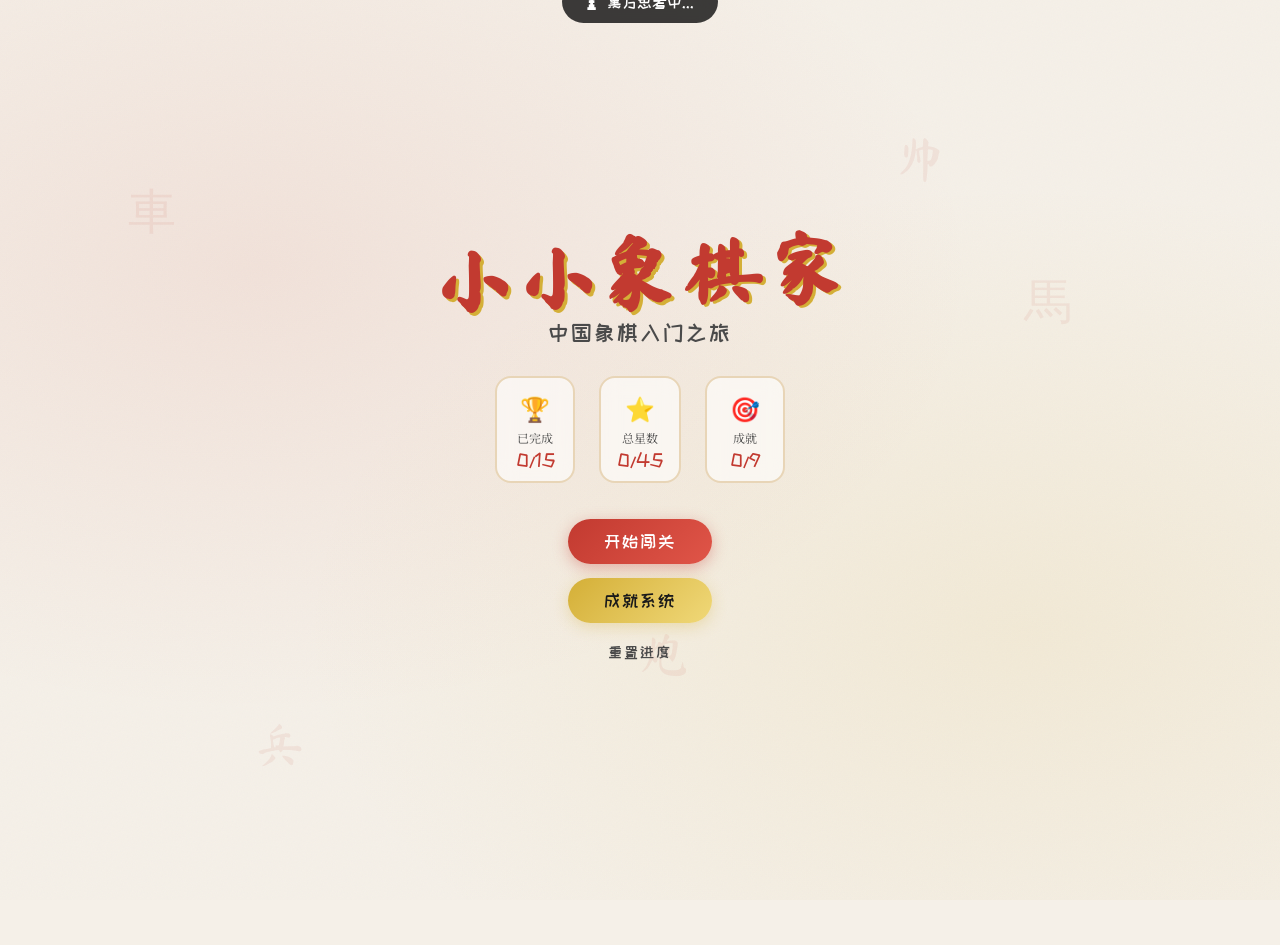
==== index.html @ 44c956a7 "feat(ui): add AI thinking indicator, illegal move bubbles, check warning" ====
<!DOCTYPE html>
<html lang="zh-CN">
<head>
  <meta charset="UTF-8">
  <meta name="viewport" content="width=device-width, initial-scale=1.0">
  <title>小小象棋家 - 中国象棋入门</title>
  <link rel="preconnect" href="https://fonts.googleapis.com">
  <link rel="preconnect" href="https://fonts.gstatic.com" crossorigin>
  <link href="https://fonts.googleapis.com/css2?family=Ma+Shan+Zheng&family=Noto+Serif+SC:wght@400;700&family=ZCOOL+KuaiLe&display=swap" rel="stylesheet">
  <link rel="stylesheet" href="css/style.css">
</head>
<body>
  <!-- Main Menu -->
  <div id="menu-screen" class="screen active">
    <div class="menu-bg"></div>
    <div class="menu-content">
      <h1 class="game-title">小小象棋家</h1>
      <p class="game-subtitle">中国象棋入门之旅</p>
      <div class="menu-stats">
        <div class="stat-item">
          <span class="stat-icon">🏆</span>
          <span class="stat-label">已完成</span>
          <span id="menu-completed" class="stat-value">0/15</span>
        </div>
        <div class="stat-item">
          <span class="stat-icon">⭐</span>
          <span class="stat-label">总星数</span>
          <span id="menu-stars" class="stat-value">0/45</span>
        </div>
        <div class="stat-item">
          <span class="stat-icon">🎯</span>
          <span class="stat-label">成就</span>
          <span id="menu-achievements" class="stat-value">0/9</span>
        </div>
      </div>
      <div class="menu-buttons">
        <button id="btn-start" class="btn btn-primary">开始闯关</button>
        <button id="btn-achievements" class="btn btn-secondary">成就系统</button>
        <button id="btn-reset" class="btn btn-text">重置进度</button>
      </div>
    </div>
    <div class="floating-pieces">
      <span class="float-piece" style="--delay:0s;--x:10vw;--y:20vh">車</span>
      <span class="float-piece" style="--delay:2s;--x:80vw;--y:30vh">馬</span>
      <span class="float-piece" style="--delay:4s;--x:50vw;--y:70vh">炮</span>
      <span class="float-piece" style="--delay:1s;--x:20vw;--y:80vh">兵</span>
      <span class="float-piece" style="--delay:3s;--x:70vw;--y:15vh">帅</span>
    </div>
  </div>

  <!-- Level Map -->
  <div id="map-screen" class="screen">
    <div class="map-header">
      <button id="btn-map-back" class="btn-back">◀ 返回</button>
      <h2 class="map-title">闯关地图</h2>
    </div>
    <div class="map-scroll">
      <div id="level-map" class="level-map"></div>
    </div>
  </div>

  <!-- Game Screen -->
  <div id="game-screen" class="screen">
    <div class="game-header">
      <button id="btn-game-back" class="btn-back">◀ 返回</button>
      <div class="game-info">
        <span id="level-name" class="level-name">关卡名称</span>
        <div class="stars-display" id="stars-display">
          <span class="star empty">★</span>
          <span class="star empty">★</span>
          <span class="star empty">★</span>
        </div>
      </div>
      <div class="game-stats-bar">
        <span id="step-counter">步数: 0</span>
        <span id="timer">00:00</span>
        <button id="btn-hint" class="btn-hint">💡 提示</button>
        <button id="btn-restart" class="btn-restart">↺ 重开</button>
        <button id="btn-undo" class="btn-undo">↩ 悔棋</button>
      </div>
    </div>
    <div class="game-main">
      <div class="board-area">
        <div id="chess-board" class="chess-board"></div>
        <div class="board-labels">
          <span class="river-label">楚 河</span>
          <span class="river-label">汉 界</span>
        </div>
      </div>
      <div class="side-panel">
        <div class="panel-card objective-card">
          <h3>🎯 任务目标</h3>
          <p id="objective-text"></p>
        </div>
        <div class="panel-card desc-card">
          <h3>📖 知识讲解</h3>
          <p id="level-desc"></p>
        </div>
        <div class="panel-card history-card">
          <h3>📝 走棋记录</h3>
          <div id="move-history" class="move-list"></div>
        </div>
      </div>
    </div>
  </div>

  <!-- Achievements Screen -->
  <div id="achievements-screen" class="screen">
    <div class="achievements-header">
      <button id="btn-ach-back" class="btn-back">◀ 返回</button>
      <h2 class="achievements-title">🏅 成就殿堂</h2>
    </div>
    <div id="achievements-grid" class="achievements-grid"></div>
  </div>

  <!-- Victory Modal -->
  <div id="victory-modal" class="modal">
    <div class="modal-content victory-content">
      <div class="victory-emoji">🎉</div>
      <h2 class="victory-title">闯关成功！</h2>
      <div class="victory-stars" id="victory-stars">
        <span class="star big">★</span>
        <span class="star big">★</span>
        <span class="star big">★</span>
      </div>
      <p id="victory-stats" class="victory-stats"></p>
      <div class="victory-buttons">
        <button id="btn-replay" class="btn btn-secondary">再玩一次</button>
        <button id="btn-next-level" class="btn btn-primary">下一关</button>
      </div>
    </div>
    <canvas id="confetti-canvas"></canvas>
  </div>

  <!-- Hint Modal -->
  <div id="hint-modal" class="modal">
    <div class="modal-content hint-content">
      <h3>💡 提示</h3>
      <p id="hint-text"></p>
      <button id="btn-hint-close" class="btn btn-primary">知道了</button>
    </div>
  </div>

  <!-- AI Thinking Indicator -->
  <div id="ai-thinking" class="ai-thinking">
    <span class="ai-icon">♟</span>
    <span>黑方思考中...</span>
  </div>

  <!-- Illegal Move Hint Bubble -->
  <div id="hint-bubble" class="hint-bubble">
    <span class="hint-bubble-icon">❌</span>
    <span id="hint-bubble-text"></span>
  </div>

  <!-- Check Warning Overlay -->
  <div id="check-warning" class="check-warning"></div>

  <!-- Toast -->
  <div id="toast" class="toast"></div>

  <script src="js/chess-engine.js"></script>
  <script src="js/levels.js"></script>
  <script src="js/app.js"></script>
</body>
</html>
---- css/style.css ----
/* ===== RESET & BASE ===== */
* {
  margin: 0;
  padding: 0;
  box-sizing: border-box;
}

:root {
  --bg-paper: #F5F0E8;
  --bg-paper-dark: #EBE4D6;
  --wood-light: #E8D5B7;
  --wood-dark: #D4A76A;
  --cinnabar: #C23A30;
  --cinnabar-light: #E05548;
  --gold: #D4AF37;
  --gold-light: #F0D878;
  --ink: #1A1A1A;
  --ink-light: #4A4A4A;
  --green-felt: #5B8C5A;
  --shadow: rgba(26, 26, 26, 0.15);
  --radius: 16px;
  --radius-sm: 8px;
  --transition: all 0.3s cubic-bezier(0.4, 0, 0.2, 1);
}

body {
  font-family: 'Noto Serif SC', serif;
  background: var(--bg-paper);
  color: var(--ink);
  overflow-x: hidden;
  min-height: 100vh;
}

/* ===== SCREEN SYSTEM ===== */
.screen {
  display: none;
  min-height: 100vh;
  width: 100%;
  animation: fadeIn 0.5s ease;
}

.screen.active {
  display: flex;
  flex-direction: column;
}

@keyframes fadeIn {
  from { opacity: 0; transform: translateY(20px); }
  to { opacity: 1; transform: translateY(0); }
}

/* ===== MENU SCREEN ===== */
#menu-screen {
  position: relative;
  align-items: center;
  justify-content: center;
  overflow: hidden;
}

.menu-bg {
  position: absolute;
  inset: 0;
  background:
    radial-gradient(ellipse at 20% 30%, rgba(196, 58, 48, 0.08) 0%, transparent 50%),
    radial-gradient(ellipse at 80% 70%, rgba(212, 175, 55, 0.1) 0%, transparent 50%),
    url("data:image/svg+xml,%3Csvg width='100' height='100' viewBox='0 0 100 100' xmlns='http://www.w3.org/2000/svg'%3E%3Cfilter id='noise'%3E%3CfeTurbulence type='fractalNoise' baseFrequency='0.8' numOctaves='4' stitchTiles='stitch'/%3E%3C/filter%3E%3Crect width='100%25' height='100%25' filter='url(%23noise)' opacity='0.03'/%3E%3C/svg%3E");
  z-index: 0;
}

.menu-content {
  position: relative;
  z-index: 2;
  text-align: center;
  padding: 40px 20px;
  max-width: 480px;
  width: 100%;
}

.game-title {
  font-family: 'Ma Shan Zheng', cursive;
  font-size: clamp(3rem, 8vw, 5rem);
  color: var(--cinnabar);
  text-shadow: 3px 3px 0 var(--gold);
  margin-bottom: 8px;
  letter-spacing: 4px;
  transform: rotate(-2deg);
}

.game-subtitle {
  font-family: 'ZCOOL KuaiLe', cursive;
  font-size: clamp(1rem, 3vw, 1.4rem);
  color: var(--ink-light);
  margin-bottom: 32px;
  letter-spacing: 2px;
}

.menu-stats {
  display: flex;
  justify-content: center;
  gap: 24px;
  margin-bottom: 36px;
}

.stat-item {
  display: flex;
  flex-direction: column;
  align-items: center;
  gap: 4px;
  background: rgba(255, 255, 255, 0.6);
  backdrop-filter: blur(10px);
  padding: 12px 16px;
  border-radius: var(--radius);
  border: 2px solid var(--wood-light);
  min-width: 80px;
}

.stat-icon {
  font-size: 1.5rem;
}

.stat-label {
  font-size: 0.75rem;
  color: var(--ink-light);
}

.stat-value {
  font-family: 'ZCOOL KuaiLe', cursive;
  font-size: 1.2rem;
  color: var(--cinnabar);
}

.menu-buttons {
  display: flex;
  flex-direction: column;
  gap: 14px;
  align-items: center;
}

/* ===== BUTTONS ===== */
.btn {
  font-family: 'ZCOOL KuaiLe', cursive;
  font-size: 1.1rem;
  padding: 14px 36px;
  border: none;
  border-radius: 50px;
  cursor: pointer;
  transition: var(--transition);
  letter-spacing: 2px;
  position: relative;
  overflow: hidden;
}

.btn-primary {
  background: linear-gradient(135deg, var(--cinnabar), var(--cinnabar-light));
  color: white;
  box-shadow: 0 4px 15px rgba(196, 58, 48, 0.35);
}

.btn-primary:hover {
  transform: translateY(-2px) scale(1.03);
  box-shadow: 0 6px 20px rgba(196, 58, 48, 0.45);
}

.btn-secondary {
  background: linear-gradient(135deg, var(--gold), var(--gold-light));
  color: var(--ink);
  box-shadow: 0 4px 15px rgba(212, 175, 55, 0.3);
}

.btn-secondary:hover {
  transform: translateY(-2px) scale(1.03);
  box-shadow: 0 6px 20px rgba(212, 175, 55, 0.4);
}

.btn-text {
  background: transparent;
  color: var(--ink-light);
  font-size: 0.95rem;
  padding: 8px 20px;
}

.btn-text:hover {
  color: var(--cinnabar);
}

.btn-back {
  font-family: 'ZCOOL KuaiLe', cursive;
  background: rgba(255, 255, 255, 0.7);
  border: 2px solid var(--wood-light);
  padding: 8px 16px;
  border-radius: 50px;
  cursor: pointer;
  font-size: 0.9rem;
  transition: var(--transition);
  color: var(--ink);
}

.btn-back:hover {
  background: var(--wood-light);
}

.btn-hint, .btn-restart, .btn-undo {
  font-family: 'ZCOOL KuaiLe', cursive;
  background: rgba(255, 255, 255, 0.8);
  border: 2px solid var(--wood-light);
  padding: 6px 12px;
  border-radius: 50px;
  cursor: pointer;
  font-size: 0.85rem;
  transition: var(--transition);
}

.btn-hint:hover { background: #FFF8DC; border-color: var(--gold); }
.btn-restart:hover { background: #FFE4E1; border-color: var(--cinnabar-light); }
.btn-undo:hover { background: #E8F4E8; border-color: var(--green-felt); }

/* ===== FLOATING PIECES ===== */
.floating-pieces {
  position: absolute;
  inset: 0;
  pointer-events: none;
  z-index: 1;
}

.float-piece {
  position: absolute;
  left: var(--x);
  top: var(--y);
  font-family: 'Ma Shan Zheng', cursive;
  font-size: 3rem;
  color: rgba(196, 58, 48, 0.08);
  animation: float 8s ease-in-out infinite;
  animation-delay: var(--delay);
  user-select: none;
}

@keyframes float {
  0%, 100% { transform: translateY(0) rotate(0deg); }
  50% { transform: translateY(-30px) rotate(5deg); }
}

/* ===== MAP SCREEN ===== */
.map-header {
  display: flex;
  align-items: center;
  gap: 16px;
  padding: 20px;
  background: linear-gradient(to right, var(--bg-paper), var(--bg-paper-dark));
  border-bottom: 3px solid var(--wood-light);
}

.map-title {
  font-family: 'Ma Shan Zheng', cursive;
  font-size: 1.8rem;
  color: var(--cinnabar);
}

.map-scroll {
  flex: 1;
  overflow-y: auto;
  padding: 24px 20px;
}

.level-map {
  display: grid;
  grid-template-columns: repeat(auto-fill, minmax(140px, 1fr));
  gap: 20px;
  max-width: 800px;
  margin: 0 auto;
}

.level-card {
  background: white;
  border: 3px solid var(--wood-light);
  border-radius: var(--radius);
  padding: 16px 12px;
  text-align: center;
  cursor: pointer;
  transition: var(--transition);
  position: relative;
}

.level-card:hover:not(.locked) {
  transform: translateY(-4px) scale(1.02);
  border-color: var(--gold);
  box-shadow: 0 8px 24px var(--shadow);
}

.level-card.locked {
  opacity: 0.5;
  cursor: not-allowed;
  filter: grayscale(0.6);
}

.level-card.completed {
  border-color: var(--gold);
  background: linear-gradient(to bottom, #FFFBF0, white);
}

.level-num {
  font-family: 'ZCOOL KuaiLe', cursive;
  font-size: 1.4rem;
  color: var(--cinnabar);
  margin-bottom: 4px;
}

.level-card-name {
  font-size: 0.9rem;
  font-weight: 700;
  margin-bottom: 2px;
}

.level-card-sub {
  font-size: 0.75rem;
  color: var(--ink-light);
  margin-bottom: 8px;
}

.level-stars {
  font-size: 1.1rem;
  color: var(--gold);
}

.level-stars .empty {
  color: #ddd;
}

.lock-icon {
  font-size: 1.5rem;
  position: absolute;
  top: 50%;
  left: 50%;
  transform: translate(-50%, -50%);
}

/* ===== GAME SCREEN ===== */
.game-header {
  padding: 12px 20px;
  background: linear-gradient(to right, var(--bg-paper), var(--bg-paper-dark));
  border-bottom: 3px solid var(--wood-light);
  display: flex;
  flex-wrap: wrap;
  align-items: center;
  gap: 12px;
}

.game-info {
  flex: 1;
  min-width: 150px;
}

.level-name {
  font-family: 'Ma Shan Zheng', cursive;
  font-size: 1.4rem;
  color: var(--cinnabar);
  display: block;
}

.stars-display {
  font-size: 1.2rem;
  color: var(--gold);
}

.stars-display .empty {
  color: #ddd;
}

.game-stats-bar {
  display: flex;
  gap: 10px;
  align-items: center;
  flex-wrap: wrap;
}

.game-main {
  flex: 1;
  display: flex;
  gap: 24px;
  padding: 24px;
  justify-content: center;
  align-items: flex-start;
  flex-wrap: wrap;
}

.board-area {
  position: relative;
}

/* ===== CHESS BOARD ===== */
.chess-board {
  position: relative;
  width: 468px;
  height: 520px;
  border: 4px solid var(--wood-dark);
  border-radius: 4px;
  background: var(--wood-light);
  box-shadow: 0 8px 32px rgba(0,0,0,0.2);
  cursor: pointer;
}

.board-svg {
  position: absolute;
  left: 26px;
  top: 26px;
  width: 416px;
  height: 468px;
  pointer-events: none;
  z-index: 1;
}

/* ===== PIECES ===== */
.piece {
  position: absolute;
  width: 44px;
  height: 44px;
  border-radius: 50%;
  display: flex;
  align-items: center;
  justify-content: center;
  font-family: 'Ma Shan Zheng', cursive;
  font-size: 1.6rem;
  cursor: pointer;
  transition: transform 0.2s, box-shadow 0.2s;
  z-index: 10;
  user-select: none;
}

.piece.red {
  background: radial-gradient(circle at 30% 30%, #FF6B5B, var(--cinnabar));
  color: var(--gold-light);
  border: 2px solid #A02820;
  box-shadow: 0 3px 8px rgba(160, 40, 32, 0.4), inset 0 -2px 4px rgba(0,0,0,0.2);
}

.piece.black {
  background: radial-gradient(circle at 30% 30%, #4A4A4A, var(--ink));
  color: #C0C0C0;
  border: 2px solid #0A0A0A;
  box-shadow: 0 3px 8px rgba(0,0,0,0.4), inset 0 -2px 4px rgba(0,0,0,0.3);
}

.piece:hover {
  transform: scale(1.1);
  z-index: 20;
}

.piece.moving {
  animation: pieceMove 0.3s ease;
}

/* ===== INTERACTION OVERLAYS ===== */
.selection-ring {
  position: absolute;
  width: 48px;
  height: 48px;
  border: 2px solid var(--cinnabar);
  border-radius: 50%;
  animation: pulse 1.5s infinite;
  pointer-events: none;
  z-index: 15;
}

.legal-move-dot {
  position: absolute;
  width: 16px;
  height: 16px;
  background: var(--green-felt);
  border-radius: 50%;
  opacity: 0.6;
  pointer-events: none;
  z-index: 5;
}

.last-move-highlight {
  position: absolute;
  width: 44px;
  height: 44px;
  background: rgba(212, 175, 55, 0.25);
  border-radius: 50%;
  pointer-events: none;
  z-index: 4;
}

@keyframes pulse {
  0%, 100% { transform: scale(1); opacity: 1; }
  50% { transform: scale(1.05); opacity: 0.7; }
}

@keyframes pieceMove {
  0% { transform: scale(1); }
  50% { transform: scale(1.2) translateY(-8px); }
  100% { transform: scale(1); }
}

/* ===== RIVER ===== */
.board-labels {
  position: absolute;
  left: 50%;
  top: 260px;
  transform: translate(-50%, -50%);
  display: flex;
  gap: 40px;
  pointer-events: none;
  z-index: 5;
}

.river-label {
  font-family: 'Ma Shan Zheng', cursive;
  font-size: 1.6rem;
  color: rgba(139, 90, 43, 0.4);
  writing-mode: vertical-rl;
  text-orientation: upright;
  letter-spacing: 8px;
}

/* ===== SIDE PANEL ===== */
.side-panel {
  width: 300px;
  display: flex;
  flex-direction: column;
  gap: 16px;
}

.panel-card {
  background: white;
  border: 2px solid var(--wood-light);
  border-radius: var(--radius);
  padding: 16px;
  box-shadow: 0 4px 12px var(--shadow);
}

.panel-card h3 {
  font-family: 'ZCOOL KuaiLe', cursive;
  font-size: 1rem;
  color: var(--cinnabar);
  margin-bottom: 8px;
  padding-bottom: 8px;
  border-bottom: 2px dashed var(--wood-light);
}

.panel-card p {
  font-size: 0.9rem;
  line-height: 1.7;
  color: var(--ink-light);
}

.move-list {
  max-height: 150px;
  overflow-y: auto;
  font-size: 0.85rem;
  line-height: 1.8;
}

.move-list .move-item {
  padding: 2px 0;
  border-bottom: 1px solid #f0f0f0;
}

/* ===== MODALS ===== */
.modal {
  display: none;
  position: fixed;
  inset: 0;
  background: rgba(0,0,0,0.5);
  z-index: 1000;
  align-items: center;
  justify-content: center;
  animation: fadeIn 0.3s ease;
}

.modal.active {
  display: flex;
}

.modal-content {
  background: white;
  border-radius: var(--radius);
  padding: 32px;
  max-width: 420px;
  width: 90%;
  text-align: center;
  box-shadow: 0 20px 60px rgba(0,0,0,0.3);
  position: relative;
  z-index: 1001;
}

.victory-content {
  background: linear-gradient(to bottom, #FFFBF0, white);
  border: 3px solid var(--gold);
}

.victory-emoji {
  font-size: 4rem;
  animation: bounce 1s infinite;
}

@keyframes bounce {
  0%, 100% { transform: translateY(0); }
  50% { transform: translateY(-15px); }
}

.victory-title {
  font-family: 'Ma Shan Zheng', cursive;
  font-size: 2rem;
  color: var(--cinnabar);
  margin: 12px 0;
}

.victory-stars {
  margin: 16px 0;
}

.victory-stars .star {
  font-size: 2.5rem;
  color: var(--gold);
  display: inline-block;
  animation: starPop 0.5s ease backwards;
}

.victory-stars .star:nth-child(1) { animation-delay: 0.2s; }
.victory-stars .star:nth-child(2) { animation-delay: 0.4s; }
.victory-stars .star:nth-child(3) { animation-delay: 0.6s; }

@keyframes starPop {
  0% { transform: scale(0) rotate(-30deg); opacity: 0; }
  70% { transform: scale(1.3) rotate(10deg); }
  100% { transform: scale(1) rotate(0); opacity: 1; }
}

.victory-stats {
  color: var(--ink-light);
  margin-bottom: 20px;
}

.victory-buttons {
  display: flex;
  gap: 12px;
  justify-content: center;
}

.hint-content {
  border: 2px solid var(--gold);
}

.hint-content h3 {
  font-family: 'ZCOOL KuaiLe', cursive;
  color: var(--gold);
  margin-bottom: 12px;
}

#confetti-canvas {
  position: fixed;
  inset: 0;
  pointer-events: none;
  z-index: 1002;
}

/* ===== ACHIEVEMENTS ===== */
.achievements-header {
  display: flex;
  align-items: center;
  gap: 16px;
  padding: 20px;
  background: linear-gradient(to right, var(--bg-paper), var(--bg-paper-dark));
  border-bottom: 3px solid var(--wood-light);
}

.achievements-title {
  font-family: 'Ma Shan Zheng', cursive;
  font-size: 1.8rem;
  color: var(--gold);
}

.achievements-grid {
  display: grid;
  grid-template-columns: repeat(auto-fill, minmax(220px, 1fr));
  gap: 16px;
  padding: 24px;
  max-width: 900px;
  margin: 0 auto;
}

.achievement-card {
  background: white;
  border: 2px solid var(--wood-light);
  border-radius: var(--radius);
  padding: 16px;
  display: flex;
  align-items: center;
  gap: 12px;
  transition: var(--transition);
  opacity: 0.5;
}

.achievement-card.unlocked {
  opacity: 1;
  border-color: var(--gold);
  background: linear-gradient(to right, #FFFBF0, white);
  box-shadow: 0 4px 12px rgba(212, 175, 55, 0.15);
}

.achievement-card.unlocked .ach-icon {
  filter: none;
}

.ach-icon {
  font-size: 2rem;
  filter: grayscale(1);
  transition: var(--transition);
}

.achievement-card.unlocked .ach-icon {
  filter: none;
  animation: iconPop 0.5s ease;
}

@keyframes iconPop {
  0% { transform: scale(0.5); }
  70% { transform: scale(1.2); }
  100% { transform: scale(1); }
}

.ach-info h4 {
  font-family: 'ZCOOL KuaiLe', cursive;
  font-size: 1rem;
  color: var(--ink);
  margin-bottom: 2px;
}

.ach-info p {
  font-size: 0.8rem;
  color: var(--ink-light);
}

/* ===== TOAST ===== */
.toast {
  position: fixed;
  bottom: 30px;
  left: 50%;
  transform: translateX(-50%) translateY(100px);
  background: var(--ink);
  color: white;
  padding: 12px 24px;
  border-radius: 50px;
  font-size: 0.9rem;
  z-index: 2000;
  opacity: 0;
  transition: all 0.3s ease;
  pointer-events: none;
}

.toast.show {
  transform: translateX(-50%) translateY(0);
  opacity: 1;
}

/* ===== AI THINKING ===== */
.ai-thinking {
  position: fixed;
  top: 80px;
  left: 50%;
  transform: translateX(-50%) translateY(-100px);
  background: rgba(26, 26, 26, 0.85);
  color: white;
  padding: 10px 24px;
  border-radius: 50px;
  font-family: 'ZCOOL KuaiLe', cursive;
  font-size: 1rem;
  display: flex;
  align-items: center;
  gap: 10px;
  z-index: 500;
  transition: transform 0.3s ease;
  backdrop-filter: blur(8px);
}

.ai-thinking.active {
  transform: translateX(-50%) translateY(0);
}

.ai-icon {
  font-size: 1.4rem;
  animation: spin 1s linear infinite;
}

@keyframes spin {
  from { transform: rotate(0deg); }
  to { transform: rotate(360deg); }
}

/* ===== ILLEGAL MOVE HINT BUBBLE ===== */
.hint-bubble {
  position: absolute;
  background: white;
  border: 2px solid #C23A30;
  border-radius: 12px;
  padding: 10px 16px;
  font-family: 'ZCOOL KuaiLe', cursive;
  font-size: 0.9rem;
  color: #1A1A1A;
  box-shadow: 0 4px 16px rgba(0,0,0,0.15);
  z-index: 50;
  pointer-events: none;
  opacity: 0;
  transform: scale(0.8) translateY(10px);
  transition: all 0.25s cubic-bezier(0.4, 0, 0.2, 1);
  max-width: 260px;
  text-align: center;
}

.hint-bubble.active {
  opacity: 1;
  transform: scale(1) translateY(0);
}

.hint-bubble-icon {
  color: #C23A30;
  margin-right: 6px;
}

/* ===== CHECK WARNING ===== */
.check-warning {
  position: fixed;
  inset: 0;
  pointer-events: none;
  z-index: 400;
  box-shadow: inset 0 0 0 0 rgba(196, 58, 48, 0);
  transition: box-shadow 0.3s;
}

.check-warning.active {
  animation: checkPulse 2s ease;
}

@keyframes checkPulse {
  0%, 100% { box-shadow: inset 0 0 0 0 rgba(196, 58, 48, 0); }
  25% { box-shadow: inset 0 0 0 8px rgba(196, 58, 48, 0.3); }
  50% { box-shadow: inset 0 0 0 4px rgba(196, 58, 48, 0.15); }
  75% { box-shadow: inset 0 0 0 8px rgba(196, 58, 48, 0.3); }
}

/* ===== HIGHLIGHT DOTS ===== */
.illegal-highlight {
  position: absolute;
  width: 48px;
  height: 48px;
  border-radius: 50%;
  background: rgba(196, 58, 48, 0.25);
  border: 2px dashed #C23A30;
  pointer-events: none;
  z-index: 12;
  animation: pulse 1s infinite;
}

/* ===== RESPONSIVE ===== */
@media (max-width: 768px) {
  .game-main {
    flex-direction: column;
    align-items: center;
  }

  .side-panel {
    width: 100%;
    max-width: 468px;
  }

  .level-map {
    grid-template-columns: repeat(3, 1fr);
  }

  .menu-stats {
    gap: 12px;
  }

  .stat-item {
    min-width: 70px;
    padding: 10px 12px;
  }
}

@media (max-width: 480px) {
  .level-map {
    grid-template-columns: repeat(2, 1fr);
  }

  .game-header {
    flex-direction: column;
    align-items: flex-start;
  }

  .game-stats-bar {
    width: 100%;
    justify-content: space-between;
  }
}
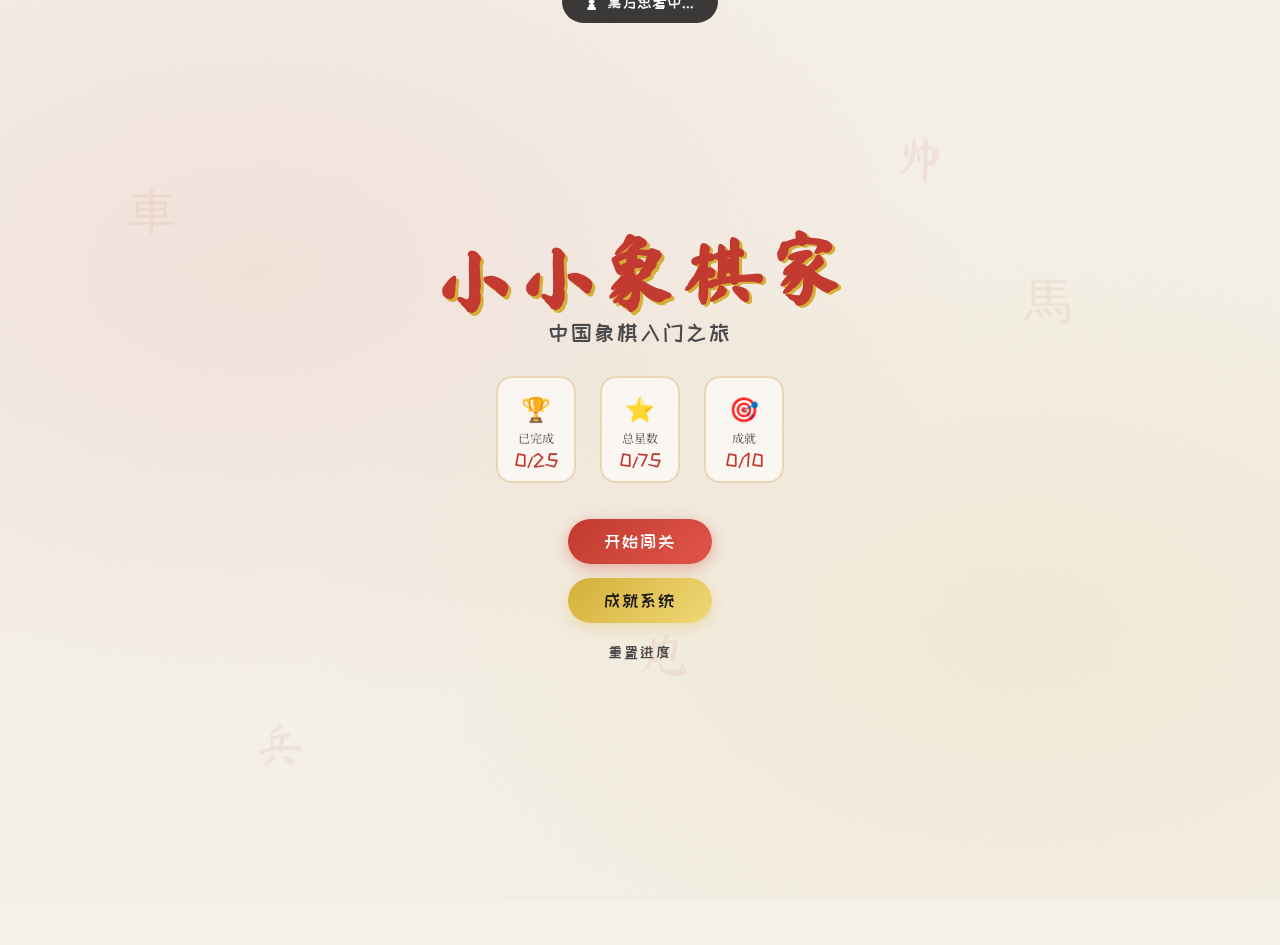
==== commit 65e73e42: "fix: resolve ChessEngine global conflict in browser and update menu stats" ====
--- a/index.html
+++ b/index.html
@@ -20,17 +20,17 @@
         <div class="stat-item">
           <span class="stat-icon">🏆</span>
           <span class="stat-label">已完成</span>
-          <span id="menu-completed" class="stat-value">0/15</span>
+          <span id="menu-completed" class="stat-value">0/25</span>
         </div>
         <div class="stat-item">
           <span class="stat-icon">⭐</span>
           <span class="stat-label">总星数</span>
-          <span id="menu-stars" class="stat-value">0/45</span>
+          <span id="menu-stars" class="stat-value">0/75</span>
         </div>
         <div class="stat-item">
           <span class="stat-icon">🎯</span>
           <span class="stat-label">成就</span>
-          <span id="menu-achievements" class="stat-value">0/9</span>
+          <span id="menu-achievements" class="stat-value">0/10</span>
         </div>
       </div>
       <div class="menu-buttons">
@@ -160,6 +160,8 @@
   <div id="toast" class="toast"></div>
 
   <script src="js/chess-engine.js"></script>
+  <script src="js/ai-engine.js"></script>
+  <script src="js/validator.js"></script>
   <script src="js/levels.js"></script>
   <script src="js/app.js"></script>
 </body>
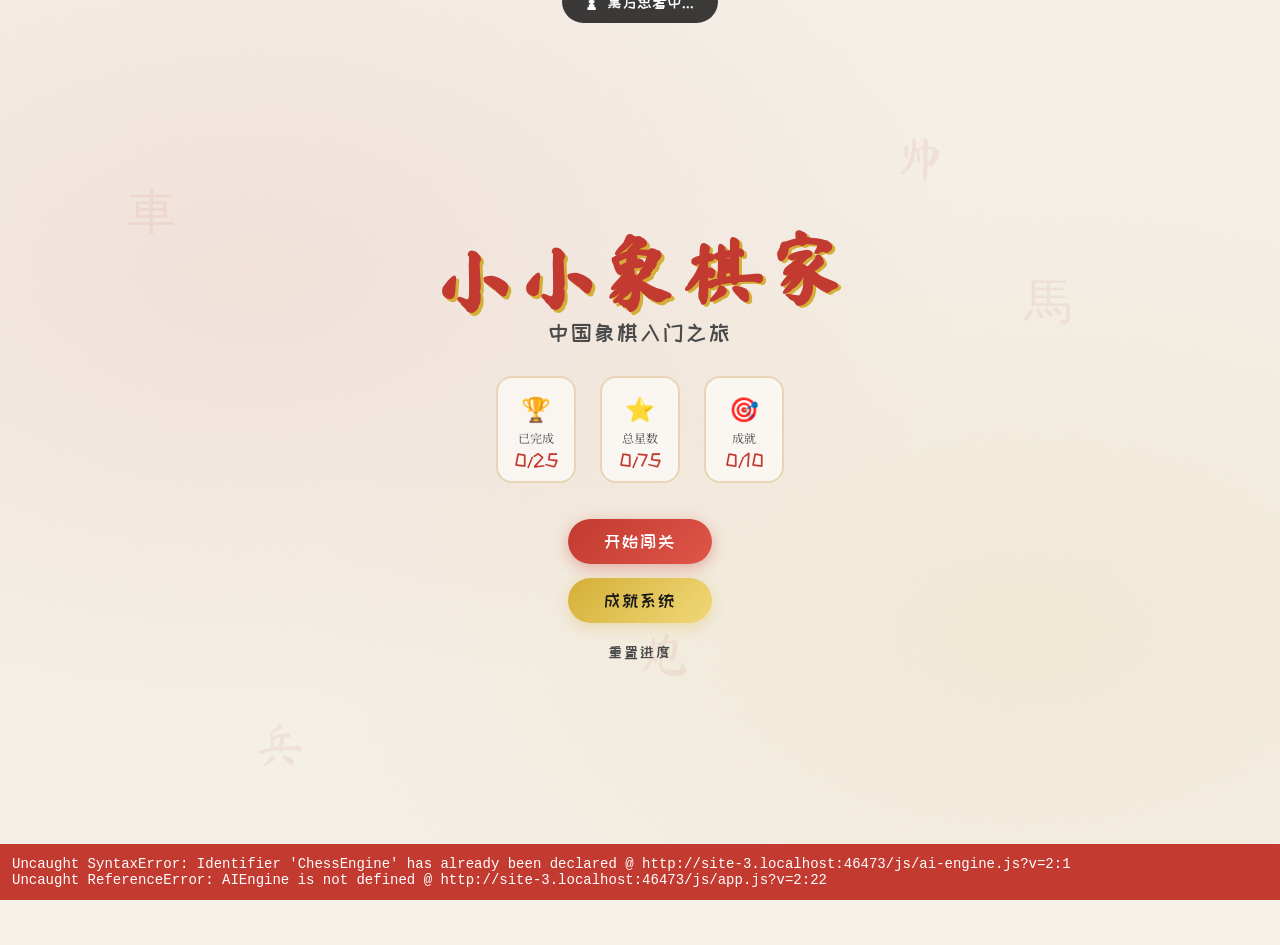
==== commit c5e7ba2d: "debug: add error capture panel and cache-bust assets" ====
--- a/index.html
+++ b/index.html
@@ -7,7 +7,15 @@
   <link rel="preconnect" href="https://fonts.googleapis.com">
   <link rel="preconnect" href="https://fonts.gstatic.com" crossorigin>
   <link href="https://fonts.googleapis.com/css2?family=Ma+Shan+Zheng&family=Noto+Serif+SC:wght@400;700&family=ZCOOL+KuaiLe&display=swap" rel="stylesheet">
-  <link rel="stylesheet" href="css/style.css">
+  <link rel="stylesheet" href="css/style.css?v=2">
+  <script>
+    window.jsErrors = [];
+    window.onerror = function(msg, url, line, col, err) {
+      window.jsErrors.push(msg + ' @ ' + url + ':' + line);
+      var el = document.getElementById('js-error-panel');
+      if (el) el.textContent = window.jsErrors.join('\n');
+    };
+  </script>
 </head>
 <body>
   <!-- Main Menu -->
@@ -159,10 +167,11 @@
   <!-- Toast -->
   <div id="toast" class="toast"></div>
 
-  <script src="js/chess-engine.js"></script>
-  <script src="js/ai-engine.js"></script>
-  <script src="js/validator.js"></script>
-  <script src="js/levels.js"></script>
-  <script src="js/app.js"></script>
+  <pre id="js-error-panel" style="position:fixed;bottom:0;left:0;width:100%;background:#c23a30;color:#fff;padding:12px;font-size:14px;z-index:9999;max-height:200px;overflow:auto;white-space:pre-wrap;word-break:break-all;"></pre>
+  <script src="js/chess-engine.js?v=2"></script>
+  <script src="js/ai-engine.js?v=2"></script>
+  <script src="js/validator.js?v=2"></script>
+  <script src="js/levels.js?v=2"></script>
+  <script src="js/app.js?v=2"></script>
 </body>
 </html>
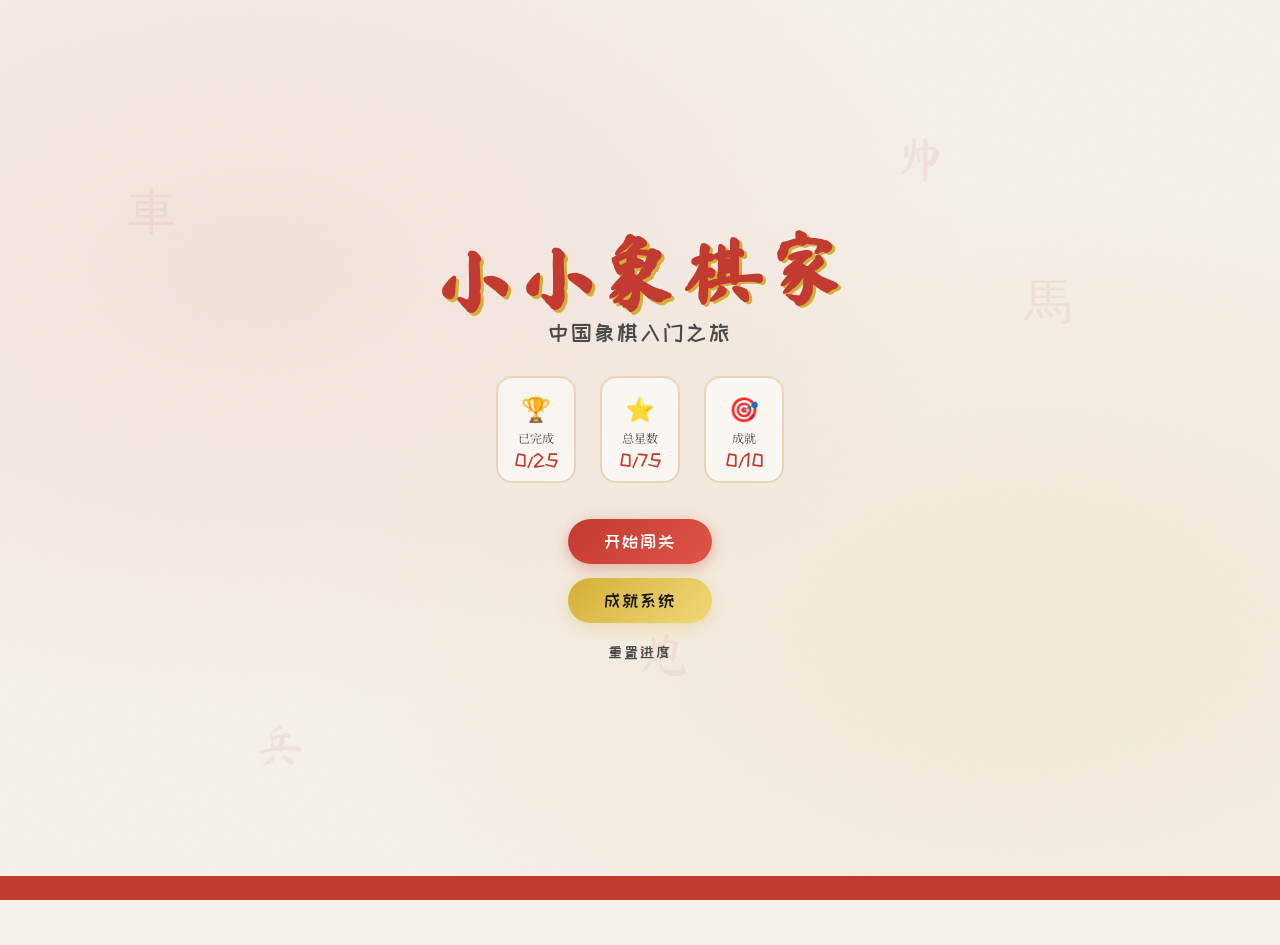
==== commit f3d74df2: "feat: add styled failure modal for defeat and impossible objectives Replace native confirm() dialogs" ====
--- a/index.html
+++ b/index.html
@@ -140,6 +140,19 @@
     <canvas id="confetti-canvas"></canvas>
   </div>
 
+  <!-- Failure Modal -->
+  <div id="failure-modal" class="modal">
+    <div class="modal-content failure-content">
+      <div class="failure-emoji">💔</div>
+      <h2 class="failure-title" id="failure-title">闯关失败</h2>
+      <p id="failure-text" class="failure-text"></p>
+      <div class="victory-buttons">
+        <button id="btn-failure-replay" class="btn btn-secondary">再玩一次</button>
+        <button id="btn-failure-back" class="btn btn-primary">返回地图</button>
+      </div>
+    </div>
+  </div>
+
   <!-- Hint Modal -->
   <div id="hint-modal" class="modal">
     <div class="modal-content hint-content">
--- a/css/style.css
+++ b/css/style.css
@@ -481,6 +481,38 @@
   z-index: 4;
 }
 
+.target-marker {
+  position: absolute;
+  width: 48px;
+  height: 48px;
+  border: 3px dashed var(--green-felt);
+  border-radius: 50%;
+  pointer-events: none;
+  z-index: 6;
+  animation: targetPulse 1.5s ease-in-out infinite;
+}
+
+.target-marker::after {
+  content: '目标';
+  position: absolute;
+  top: -22px;
+  left: 50%;
+  transform: translateX(-50%);
+  font-family: 'ZCOOL KuaiLe', cursive;
+  font-size: 0.65rem;
+  color: var(--green-felt);
+  background: white;
+  padding: 1px 6px;
+  border-radius: 4px;
+  border: 1px solid var(--green-felt);
+  white-space: nowrap;
+}
+
+@keyframes targetPulse {
+  0%, 100% { transform: scale(1); opacity: 0.8; }
+  50% { transform: scale(1.1); opacity: 0.5; }
+}
+
 @keyframes pulse {
   0%, 100% { transform: scale(1); opacity: 1; }
   50% { transform: scale(1.05); opacity: 0.7; }
@@ -636,6 +668,38 @@
   display: flex;
   gap: 12px;
   justify-content: center;
+}
+
+.failure-content {
+  background: linear-gradient(to bottom, #FFF5F5, white);
+  border: 3px solid var(--cinnabar-light);
+}
+
+.failure-emoji {
+  font-size: 4rem;
+  animation: shake 1.2s ease-in-out infinite;
+}
+
+@keyframes shake {
+  0%, 100% { transform: translateX(0) rotate(0deg); }
+  20% { transform: translateX(-12px) rotate(-5deg); }
+  40% { transform: translateX(12px) rotate(5deg); }
+  60% { transform: translateX(-8px) rotate(-3deg); }
+  80% { transform: translateX(8px) rotate(3deg); }
+}
+
+.failure-title {
+  font-family: 'Ma Shan Zheng', cursive;
+  font-size: 2rem;
+  color: var(--cinnabar);
+  margin: 12px 0;
+}
+
+.failure-text {
+  color: var(--ink-light);
+  margin-bottom: 20px;
+  font-size: 1rem;
+  line-height: 1.6;
 }
 
 .hint-content {
@@ -759,7 +823,7 @@
   position: fixed;
   top: 80px;
   left: 50%;
-  transform: translateX(-50%) translateY(-100px);
+  transform: translateX(-50%) translateY(0);
   background: rgba(26, 26, 26, 0.85);
   color: white;
   padding: 10px 24px;
@@ -770,12 +834,16 @@
   align-items: center;
   gap: 10px;
   z-index: 500;
-  transition: transform 0.3s ease;
+  transition: opacity 0.3s ease, visibility 0.3s ease;
   backdrop-filter: blur(8px);
+  opacity: 0;
+  visibility: hidden;
+  pointer-events: none;
 }
 
 .ai-thinking.active {
-  transform: translateX(-50%) translateY(0);
+  opacity: 1;
+  visibility: visible;
 }
 
 .ai-icon {
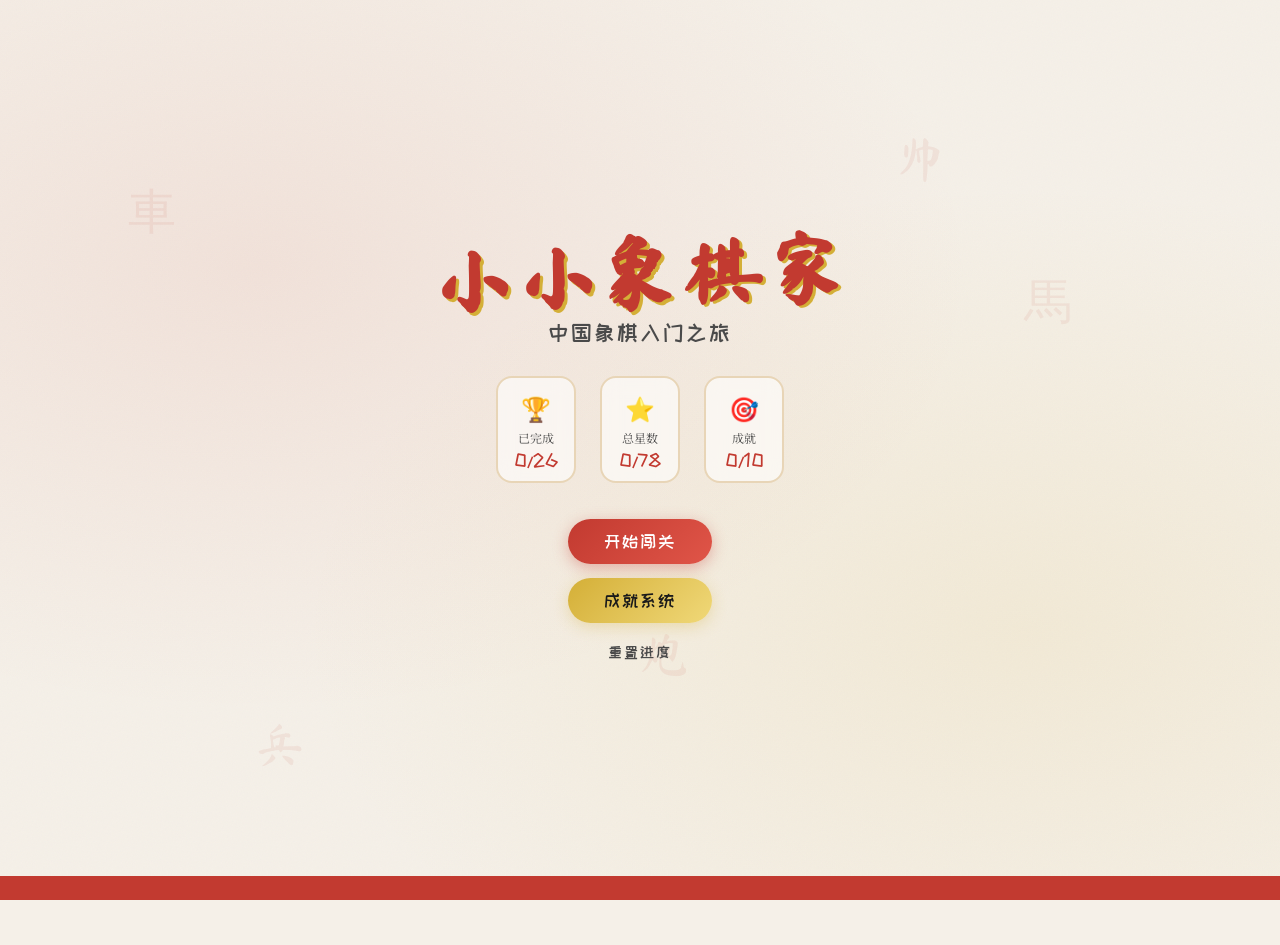
==== commit 49369208: "fix: UI improvements + level updates UI: - River labels repositioned horizontally, centered in board" ====
--- a/index.html
+++ b/index.html
@@ -90,10 +90,8 @@
     <div class="game-main">
       <div class="board-area">
         <div id="chess-board" class="chess-board"></div>
-        <div class="board-labels">
-          <span class="river-label">楚 河</span>
-          <span class="river-label">汉 界</span>
-        </div>
+        <span class="river-label river-chu">楚 河</span>
+        <span class="river-label river-han">汉 界</span>
       </div>
       <div class="side-panel">
         <div class="panel-card objective-card">
@@ -182,7 +180,6 @@
 
   <pre id="js-error-panel" style="position:fixed;bottom:0;left:0;width:100%;background:#c23a30;color:#fff;padding:12px;font-size:14px;z-index:9999;max-height:200px;overflow:auto;white-space:pre-wrap;word-break:break-all;"></pre>
   <script src="js/chess-engine.js?v=2"></script>
-  <script src="js/ai-engine.js?v=2"></script>
   <script src="js/validator.js?v=2"></script>
   <script src="js/levels.js?v=2"></script>
   <script src="js/app.js?v=2"></script>
--- a/css/style.css
+++ b/css/style.css
@@ -525,24 +525,40 @@
 }
 
 /* ===== RIVER ===== */
-.board-labels {
-  position: absolute;
-  left: 50%;
+.river-label {
+  position: absolute;
+  font-family: 'Ma Shan Zheng', cursive;
+  font-size: 1.4rem;
+  color: rgba(139, 90, 43, 0.35);
+  writing-mode: horizontal-tb;
+  pointer-events: none;
+  z-index: 5;
+  transform: translate(-50%, -50%);
+}
+
+.river-chu {
+  left: 130px;
   top: 260px;
-  transform: translate(-50%, -50%);
-  display: flex;
-  gap: 40px;
-  pointer-events: none;
-  z-index: 5;
-}
-
-.river-label {
-  font-family: 'Ma Shan Zheng', cursive;
-  font-size: 1.6rem;
-  color: rgba(139, 90, 43, 0.4);
-  writing-mode: vertical-rl;
-  text-orientation: upright;
-  letter-spacing: 8px;
+}
+
+.river-han {
+  left: 338px;
+  top: 260px;
+}
+
+/* ===== COORDINATE LABELS ===== */
+.coord-label {
+  position: absolute;
+  font-family: sans-serif;
+  font-size: 10px;
+  font-weight: 700;
+  color: #8b5a2b;
+  z-index: 6;
+  pointer-events: none;
+  user-select: none;
+  width: 16px;
+  text-align: center;
+  line-height: 1;
 }
 
 /* ===== SIDE PANEL ===== */
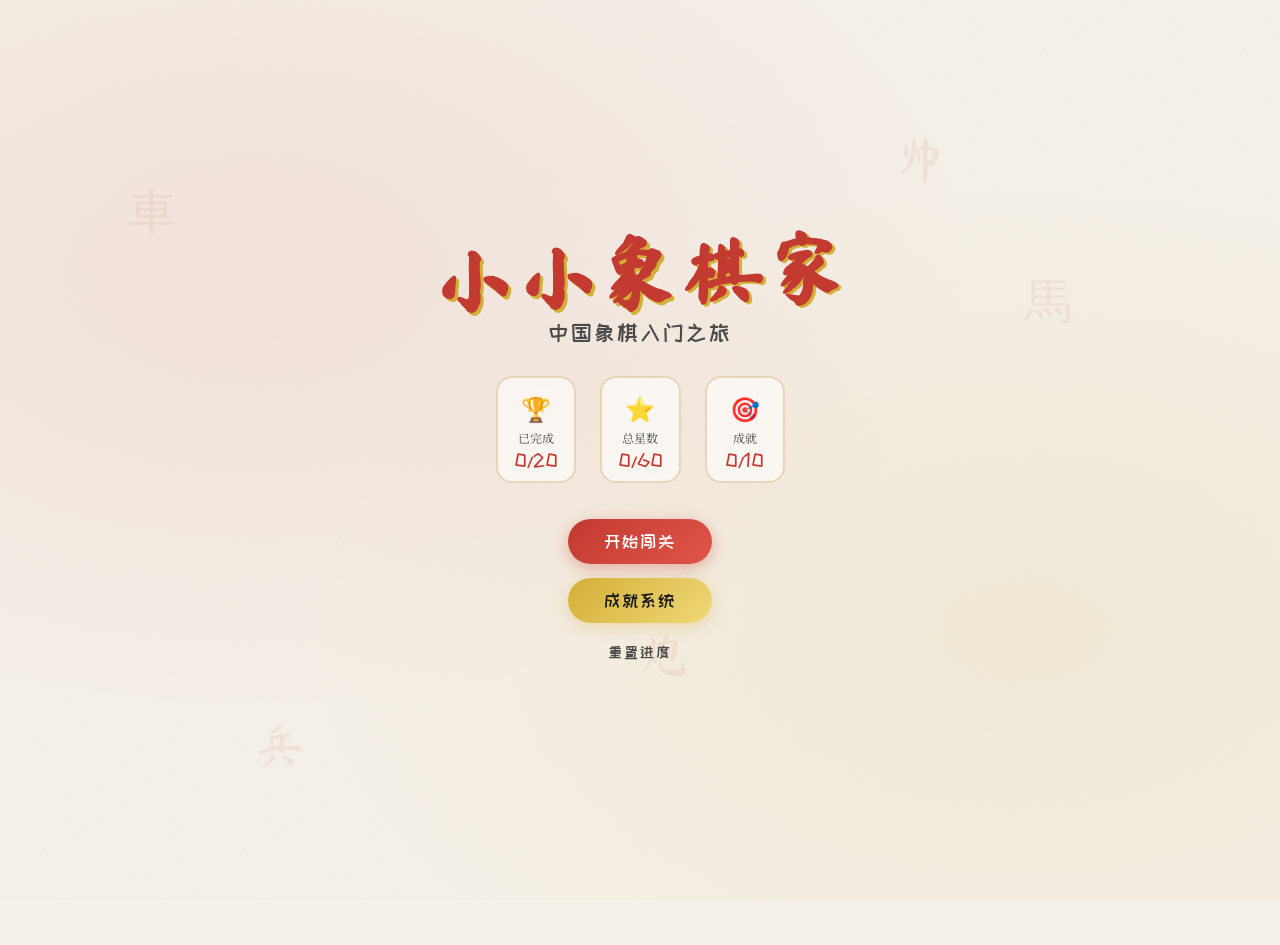
==== commit 00f5fb3d: "feat: banner nav buttons, level layout updates, UI polish - Add prev/next level buttons to game head" ====
--- a/index.html
+++ b/index.html
@@ -10,10 +10,9 @@
   <link rel="stylesheet" href="css/style.css?v=2">
   <script>
     window.jsErrors = [];
-    window.onerror = function(msg, url, line, col, err) {
+    window.onerror = function(msg, url, line) {
       window.jsErrors.push(msg + ' @ ' + url + ':' + line);
-      var el = document.getElementById('js-error-panel');
-      if (el) el.textContent = window.jsErrors.join('\n');
+      console.error('JS Error:', window.jsErrors.join('\n'));
     };
   </script>
 </head>
@@ -79,6 +78,8 @@
           <span class="star empty">★</span>
         </div>
       </div>
+      <button id="btn-prev-level" class="btn-back" disabled>◂ 上一关</button>
+      <button id="btn-next-level" class="btn-back" disabled>下一关 ▸</button>
       <div class="game-stats-bar">
         <span id="step-counter">步数: 0</span>
         <span id="timer">00:00</span>
@@ -132,7 +133,7 @@
       <p id="victory-stats" class="victory-stats"></p>
       <div class="victory-buttons">
         <button id="btn-replay" class="btn btn-secondary">再玩一次</button>
-        <button id="btn-next-level" class="btn btn-primary">下一关</button>
+        <button id="btn-victory-next" class="btn btn-primary">下一关</button>
       </div>
     </div>
     <canvas id="confetti-canvas"></canvas>
@@ -178,7 +179,6 @@
   <!-- Toast -->
   <div id="toast" class="toast"></div>
 
-  <pre id="js-error-panel" style="position:fixed;bottom:0;left:0;width:100%;background:#c23a30;color:#fff;padding:12px;font-size:14px;z-index:9999;max-height:200px;overflow:auto;white-space:pre-wrap;word-break:break-all;"></pre>
   <script src="js/chess-engine.js?v=2"></script>
   <script src="js/validator.js?v=2"></script>
   <script src="js/levels.js?v=2"></script>
--- a/css/style.css
+++ b/css/style.css
@@ -3,6 +3,18 @@
   margin: 0;
   padding: 0;
   box-sizing: border-box;
+}
+
+html, body {
+  user-select: none;
+  -webkit-user-select: none;
+  cursor: default;
+}
+
+input, textarea {
+  user-select: text;
+  -webkit-user-select: text;
+  cursor: text;
 }
 
 :root {
@@ -27,14 +39,14 @@
   font-family: 'Noto Serif SC', serif;
   background: var(--bg-paper);
   color: var(--ink);
-  overflow-x: hidden;
-  min-height: 100vh;
+  overflow: hidden;
+  height: 100vh;
 }
 
 /* ===== SCREEN SYSTEM ===== */
 .screen {
   display: none;
-  min-height: 100vh;
+  height: 100vh;
   width: 100%;
   animation: fadeIn 0.5s ease;
 }
@@ -379,7 +391,7 @@
   padding: 24px;
   justify-content: center;
   align-items: flex-start;
-  flex-wrap: wrap;
+  overflow-y: auto;
 }
 
 .board-area {
